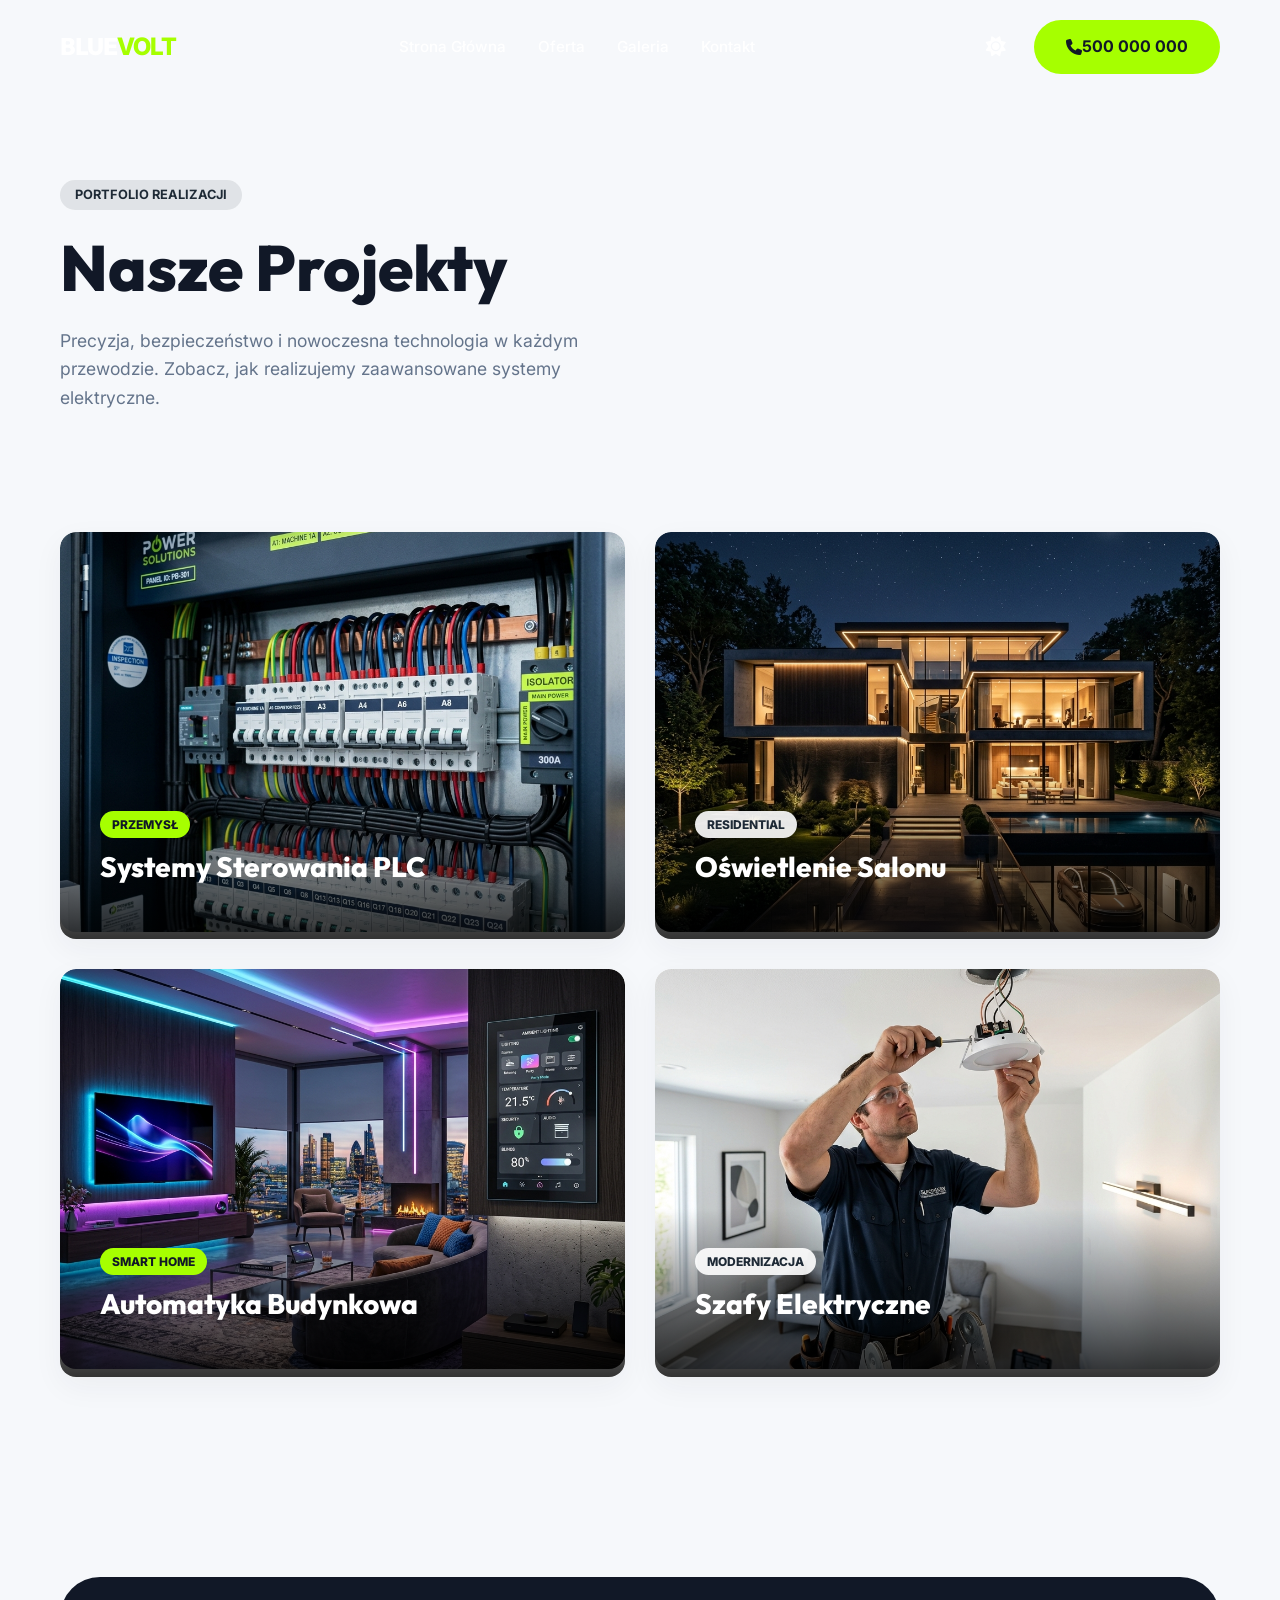
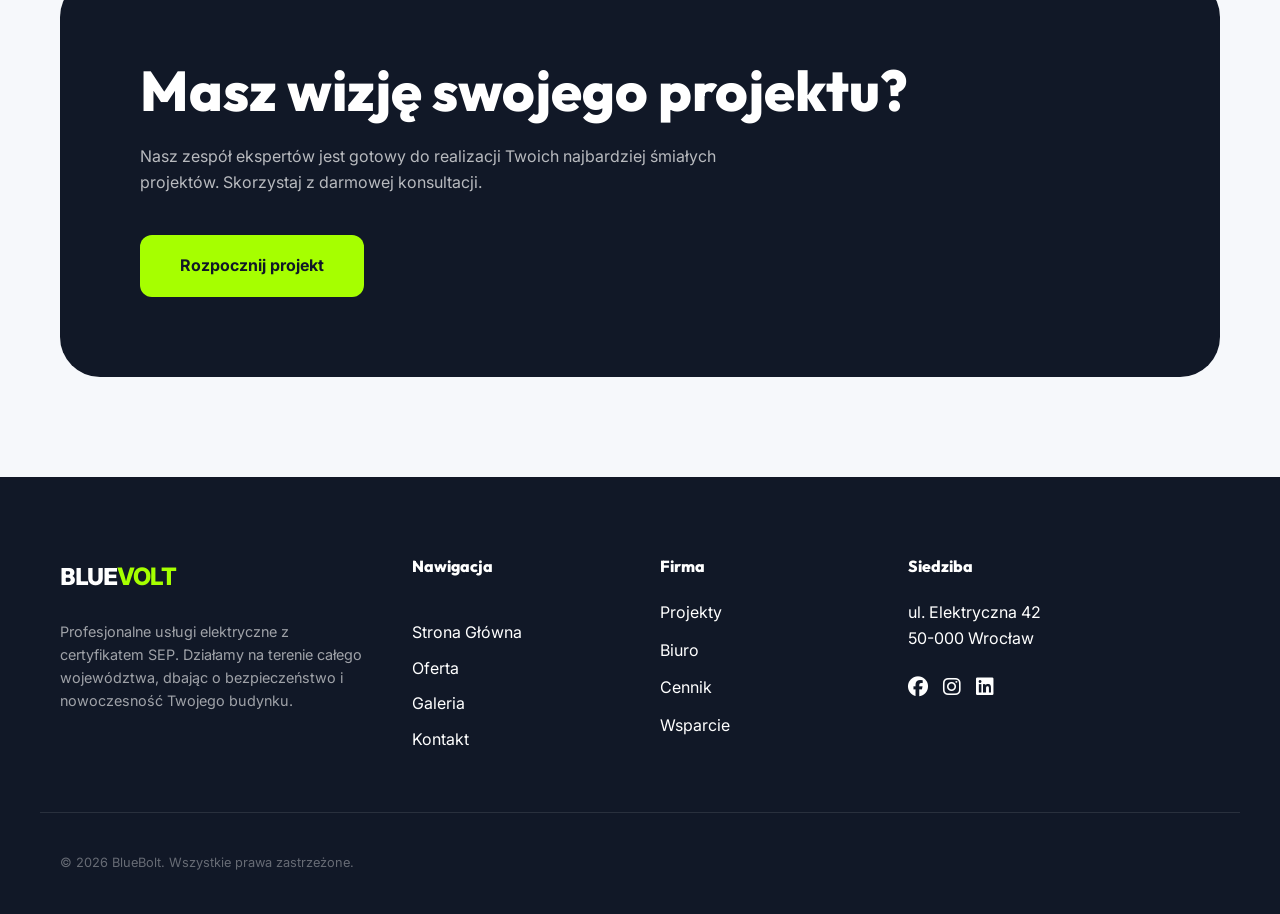
==== galeria.html @ 7de4e0b0 "Initial commit - BlueVOLT Full Website (Modern Tech + Dark Mode)" ====
<!DOCTYPE html>
<html lang="pl">
<head>
    <meta charset="UTF-8">
    <meta name="viewport" content="width=device-width, initial-scale=1.0">
    <title>Galeria | BLUEVOLT - Nasze Projekty i Realizacje</title>
    <link rel="stylesheet" href="style.css">
    <link rel="stylesheet" href="https://cdnjs.cloudflare.com/ajax/libs/font-awesome/6.4.0/css/all.min.css">
</head>
<body>

    <!-- Header -->
    <header id="main-header" class="scrolled">
        <div class="container header-inner">
            <a href="index.html" class="logo">BLUE<span>VOLT</span></a>
            <nav class="nav-links">
                <a href="index.html" class="nav-link">Strona Główna</a>
                <a href="oferta.html" class="nav-link">Oferta</a>
                <a href="galeria.html" class="nav-link">Galeria</a>
                <a href="kontakt.html" class="nav-link">Kontakt</a>
            </nav>
            <div class="header-cta">
                <button id="theme-toggle" class="theme-toggle" aria-label="Przełącz motyw">
                    <i class="fa fa-sun"></i>
                </button>
                <a href="tel:500000000" class="btn btn-primary"><i class="fa fa-phone"></i> 500 000 000</a>
            </div>
        </div>
    </header>

    <!-- Gallery Header -->
    <section class="section-padding" style="margin-top: 80px; padding-bottom: 20px; background-color: var(--bg);">
        <div class="container">
            <div class="fade-up">
                <span style="background: rgba(30, 42, 54, 0.1); color: var(--primary); padding: 5px 15px; border-radius: var(--radius-full); font-size: 0.8rem; font-weight: 700; margin-bottom: 20px; display: inline-block;">PORTFOLIO REALIZACJI</span>
                <h1 style="font-size: 4rem; margin-bottom: 20px;">Nasze Projekty</h1>
                <p style="max-width: 600px; color: var(--text-light); font-size: 1.1rem;">Precyzja, bezpieczeństwo i nowoczesna technologia w każdym przewodzie. Zobacz, jak realizujemy zaawansowane systemy elektryczne.</p>
            </div>
        </div>
    </section>

    <!-- Gallery Grid -->
    <section class="section-padding" style="background-color: var(--bg);">
        <div class="container">
            <div class="specialization-grid" style="grid-template-columns: repeat(2, 1fr);">
                <!-- Project 1 -->
                <div class="service-card fade-up" style="padding: 0; position: relative; cursor: pointer; border: none; overflow: hidden;">
                    <img src="industrial_fuse_box_1775297854247.png" alt="Szafa sterownicza PLC" style="width: 100%; height: 400px; object-fit: cover; border-radius: var(--radius-md);">
                    <div style="position: absolute; bottom: 0; left: 0; width: 100%; padding: 40px; background: linear-gradient(0deg, rgba(0,0,0,0.8) 0%, transparent 100%); color: var(--white);">
                        <span style="background: var(--accent); color: var(--text-on-accent); padding: 4px 12px; border-radius: var(--radius-full); font-size: 0.75rem; font-weight: 800; margin-bottom: 12px; display: inline-block;">PRZEMYSŁ</span>
                        <h3 style="font-size: 1.75rem;">Systemy Sterowania PLC</h3>
                    </div>
                </div>

                <!-- Project 2 -->
                <div class="service-card fade-up" style="padding: 0; position: relative; cursor: pointer; border: none; overflow: hidden;">
                    <img src="hero_house_night_1775297831156.png" alt="Oświetlenie Salonu" style="width: 100%; height: 400px; object-fit: cover; border-radius: var(--radius-md);">
                    <div style="position: absolute; bottom: 0; left: 0; width: 100%; padding: 40px; background: linear-gradient(0deg, rgba(0,0,0,0.8) 0%, transparent 100%); color: var(--white);">
                        <span style="background: rgba(255,255,255,0.9); color: var(--primary); padding: 4px 12px; border-radius: var(--radius-full); font-size: 0.75rem; font-weight: 800; margin-bottom: 12px; display: inline-block;">RESIDENTIAL</span>
                        <h3 style="font-size: 1.75rem;">Oświetlenie Salonu</h3>
                    </div>
                </div>

                <!-- Project 3 -->
                <div class="service-card fade-up" style="padding: 0; position: relative; cursor: pointer; border: none; overflow: hidden;">
                    <img src="smart_home_scene_1775298192988.png" alt="System Loxone" style="width: 100%; height: 400px; object-fit: cover; border-radius: var(--radius-md);">
                    <div style="position: absolute; bottom: 0; left: 0; width: 100%; padding: 40px; background: linear-gradient(0deg, rgba(0,0,0,0.8) 0%, transparent 100%); color: var(--white);">
                        <span style="background: var(--accent); color: var(--text-on-accent); padding: 4px 12px; border-radius: var(--radius-full); font-size: 0.75rem; font-weight: 800; margin-bottom: 12px; display: inline-block;">SMART HOME</span>
                        <h3 style="font-size: 1.75rem;">Automatyka Budynkowa</h3>
                    </div>
                </div>

                <!-- Project 4 -->
                <div class="service-card fade-up" style="padding: 0; position: relative; cursor: pointer; border: none; overflow: hidden;">
                    <img src="modernization_scene_new_1775298073345.png" alt="Modernizacja Rozdzielni" style="width: 100%; height: 400px; object-fit: cover; border-radius: var(--radius-md);">
                    <div style="position: absolute; bottom: 0; left: 0; width: 100%; padding: 40px; background: linear-gradient(0deg, rgba(0,0,0,0.8) 0%, transparent 100%); color: var(--white);">
                        <span style="background: rgba(255,255,255,0.9); color: var(--primary); padding: 4px 12px; border-radius: var(--radius-full); font-size: 0.75rem; font-weight: 800; margin-bottom: 12px; display: inline-block;">MODERNIZACJA</span>
                        <h3 style="font-size: 1.75rem;">Szafy Elektryczne</h3>
                    </div>
                </div>
            </div>
        </div>
    </section>

    <!-- Masz wizję CTA -->
    <section class="section-padding" style="background-color: var(--bg);">
        <div class="container">
            <div class="fade-up" style="background: var(--primary-dark); padding: 80px; border-radius: 40px; color: var(--white); display: flex; flex-direction: column; align-items: flex-start;">
                <h2 style="font-size: 3.5rem; margin-bottom: 20px;">Masz wizję swojego projektu?</h2>
                <p style="margin-bottom: 40px; color: rgba(255, 255, 255, 0.7); max-width: 600px;">Nasz zespół ekspertów jest gotowy do realizacji Twoich najbardziej śmiałych projektów. Skorzystaj z darmowej konsultacji.</p>
                <a href="kontakt.html" class="btn btn-primary" style="padding: 18px 40px; border-radius: 12px;">Rozpocznij projekt</a>
            </div>
        </div>
    </section>

    <!-- Footer -->
    <footer>
        <div class="container footer-grid">
            <div class="footer-col">
                <a href="index.html" class="logo" style="margin-bottom: 24px; display: block;">BLUE<span>VOLT</span></a>
                <p style="color: rgba(255, 255, 255, 0.6); font-size: 0.9rem;">Profesjonalne usługi elektryczne z certyfikatem SEP. Działamy na terenie całego województwa, dbając o bezpieczeństwo i nowoczesność Twojego budynku.</p>
            </div>
            <div class="footer-col" style="display: flex; flex-direction: column;">
                <h4>Nawigacja</h4>
                <div style="display: flex; flex-direction: column; gap: 10px; margin-top: 20px;">
                    <a href="index.html">Strona Główna</a>
                    <a href="oferta.html">Oferta</a>
                    <a href="galeria.html">Galeria</a>
                    <a href="kontakt.html">Kontakt</a>
                </div>
            </div>
            <div class="footer-col">
                <h4>Firma</h4>
                <ul>
                    <li><a href="galeria.html">Projekty</a></li>
                    <li><a href="kontakt.html">Biuro</a></li>
                    <li><a href="oferta.html">Cennik</a></li>
                    <li><a href="kontakt.html">Wsparcie</a></li>
                </ul>
            </div>
            <div class="footer-col">
                <h4>Siedziba</h4>
                <p>ul. Elektryczna 42<br>50-000 Wrocław</p>
                <div style="margin-top: 20px; display: flex; gap: 15px; font-size: 1.25rem;">
                    <a href="#"><i class="fab fa-facebook"></i></a>
                    <a href="#"><i class="fab fa-instagram"></i></a>
                    <a href="#"><i class="fab fa-linkedin"></i></a>
                </div>
            </div>
        </div>
        <div class="container footer-bottom" style="text-align: center; border-top: 1px solid rgba(255, 255, 255, 0.1);">
            <div style="opacity: 0.6; font-size: 0.8rem;">&copy; 2026 BlueBolt. Wszystkie prawa zastrzeżone.</div>
        </div>
    </footer>

    <script src="main.js"></script>
</body>
</html>
---- style.css ----
/* 
  BLUEVOLT - Modern Tech Design System
  Main Color: #1E2A36 (Navy)
  Accent Color: #A6FF00 (Neon Lime)
  Background: #F6F8FB (Light Gray)
*/

@import url('https://fonts.googleapis.com/css2?family=Inter:wght@400;500;600;700;800&family=Outfit:wght@400;700;800&display=swap');

:root {
  --primary: #1E2A36;
  --primary-dark: #111827;
  --accent: #A6FF00;
  --accent-hover: #95E600;
  --bg: #F6F8FB;
  --bg-card: #ffffff;
  --bg-footer: #111827;
  --white: #ffffff;
  --text-dark: #111827;
  --text-light: #64748B;
  --text-on-accent: #111827;
  --border-color: #E2E8F0;
  --radius-sm: 8px;
  --radius-md: 16px;
  --radius-lg: 24px;
  --radius-full: 9999px;
  --shadow-sm: 0 4px 6px -1px rgba(0, 0, 0, 0.1);
  --shadow-md: 0 10px 30px rgba(30, 42, 54, 0.05);
  --transition: all 0.3s cubic-bezier(0.4, 0, 0.2, 1);
}

/* Dark Mode Overrides */
[data-theme="dark"] {
  --bg: #0B1120;
  --bg-card: #1E293B;
  --bg-footer: #020617;
  --text-dark: #F8FAFC;
  --text-light: #94A3B8;
  --border-color: #334155;
  --shadow-md: 0 10px 30px rgba(0, 0, 0, 0.3);
}

* {
  margin: 0;
  padding: 0;
  box-sizing: border-box;
  font-family: 'Inter', sans-serif;
}

html {
  scroll-behavior: smooth;
}

body {
  background-color: var(--bg);
  color: var(--text-dark);
  line-height: 1.6;
  overflow-x: hidden;
}

h1, h2, h3, h4 {
  font-family: 'Outfit', sans-serif;
  font-weight: 800;
  line-height: 1.2;
}

a {
  text-decoration: none;
  color: inherit;
  transition: var(--transition);
}

ul {
  list-style: none;
}

/* --- Layout Utility --- */
.container {
  max-width: 1200px;
  margin: 0 auto;
  padding: 0 20px;
}

.section-padding {
  padding: 100px 0;
}

/* --- Buttons --- */
.btn {
  display: inline-flex;
  align-items: center;
  justify-content: center;
  padding: 14px 32px;
  border-radius: var(--radius-full);
  font-weight: 700;
  cursor: pointer;
  border: none;
  transition: var(--transition);
  font-size: 1rem;
}

.btn-primary {
  background-color: var(--accent);
  color: var(--text-on-accent);
}

.btn-primary:hover {
  background-color: var(--accent-hover);
  transform: translateY(-2px);
  box-shadow: 0 5px 15px rgba(166, 255, 0, 0.4);
}

.btn-outline {
  background: transparent;
  border: 2px solid var(--white);
  color: var(--white);
}

.btn-outline:hover {
  background: var(--white);
  color: var(--primary);
}

/* --- Header --- */
header {
  position: fixed;
  top: 0;
  left: 0;
  width: 100%;
  z-index: 1000;
  padding: 20px 0;
  transition: var(--transition);
}

header.scrolled {
  background-color: var(--primary);
  padding: 12px 0;
  box-shadow: var(--shadow-sm);
}

.header-inner {
  display: flex;
  align-items: center;
  justify-content: space-between;
}

.logo {
  font-family: 'Outfit', sans-serif;
  font-weight: 800;
  font-size: 1.5rem;
  color: var(--white);
  letter-spacing: -1px;
}

.logo span {
  color: var(--accent);
}

.nav-links {
  display: flex;
  gap: 32px;
}

.nav-link {
  color: var(--white);
  font-weight: 500;
  font-size: 0.95rem;
}

.nav-link:hover {
  color: var(--accent);
}

.header-cta {
  display: flex;
  align-items: center;
  gap: 20px;
}

.theme-toggle {
  background: transparent;
  border: none;
  color: var(--white);
  font-size: 1.25rem;
  cursor: pointer;
  padding: 8px;
  border-radius: 50%;
  transition: var(--transition);
  display: flex;
  align-items: center;
  justify-content: center;
}

.theme-toggle:hover {
  background: rgba(255, 255, 255, 0.1);
}

[data-theme="dark"] header.scrolled .theme-toggle {
  color: var(--accent);
}

/* --- Hero --- */
.hero {
  position: relative;
  height: 100vh;
  min-height: 700px;
  background-color: var(--primary);
  display: flex;
  align-items: center;
  overflow: hidden;
}

.hero-bg {
  position: absolute;
  top: 0;
  left: 0;
  width: 100%;
  height: 100%;
  background-size: cover;
  background-position: center;
  opacity: 0.4;
  z-index: 1;
}

.hero-overlay {
  position: absolute;
  top: 0;
  left: 0;
  width: 100%;
  height: 100%;
  background: linear-gradient(0deg, rgba(30, 42, 54, 1) 0%, rgba(30, 42, 54, 0.4) 100%);
  z-index: 2;
}

.hero-content {
  position: relative;
  z-index: 3;
  color: var(--white);
  max-width: 800px;
}

.hero-content h1 {
  font-size: clamp(2.5rem, 6vw, 4.5rem);
  margin-bottom: 24px;
}

.hero-content p {
  font-size: 1.25rem;
  color: rgba(255, 255, 255, 0.8);
  margin-bottom: 40px;
  max-width: 600px;
}

.hero-btns {
  display: flex;
  gap: 16px;
}

/* --- Services Grid --- */
.section-title {
  text-align: center;
  margin-bottom: 60px;
}

.section-title h2 {
  font-size: 2.5rem;
  margin-bottom: 16px;
}

.section-title p {
  color: var(--text-light);
  max-width: 700px;
  margin: 0 auto;
}

.specialization-grid {
  display: grid;
  grid-template-columns: repeat(3, 1fr);
  gap: 30px;
}

.service-card {
  background: var(--bg-card);
  padding: 40px;
  border-radius: var(--radius-md);
  box-shadow: var(--shadow-md);
  transition: var(--transition);
  border: 1px solid var(--border-color);
}

.service-card:hover {
  transform: translateY(-10px);
  border-color: var(--accent);
}

.service-card svg {
  width: 48px;
  height: 48px;
  margin-bottom: 24px;
  color: var(--primary);
}

.service-card h3 {
  margin-bottom: 16px;
}

.service-card p {
  font-size: 0.95rem;
  color: var(--text-light);
  margin-bottom: 24px;
}

.service-card .read-more {
  display: inline-flex;
  align-items: center;
  gap: 8px;
  font-weight: 700;
  color: var(--primary);
  font-size: 0.9rem;
}

.service-card .read-more span {
  width: 20px;
  height: 2px;
  background: var(--accent);
  display: block;
}

/* --- Trust Bar --- */
.trust-bar {
  background: #202833;
  padding: 60px 0;
}

.trust-logos {
  display: flex;
  justify-content: space-between;
  align-items: center;
  filter: grayscale(100%) brightness(200%);
  opacity: 0.5;
}

.trust-logos span {
  font-weight: 900;
  font-style: italic;
  font-size: 1.5rem;
  color: white;
}

/* --- Form Section --- */
.contact-section {
  background: var(--primary);
  color: var(--white);
}

.contact-layout {
  display: grid;
  grid-template-columns: 1fr 1.2fr;
  gap: 80px;
}

.contact-info h2 {
  font-size: 2.5rem;
  margin-bottom: 24px;
}

.contact-info p {
  margin-bottom: 40px;
  color: rgba(255, 255, 255, 0.7);
}

.contact-item {
  display: flex;
  gap: 20px;
  margin-bottom: 30px;
}

.contact-item-icon {
  width: 50px;
  height: 50px;
  background: rgba(166, 255, 0, 0.1);
  border-radius: 50%;
  display: flex;
  align-items: center;
  justify-content: center;
  color: var(--accent);
}

.contact-form {
  background: var(--bg-card);
  padding: 50px;
  border-radius: var(--radius-md);
  color: var(--text-dark);
}

.form-group {
  margin-bottom: 20px;
}

label {
  display: block;
  margin-bottom: 8px;
  font-weight: 600;
  font-size: 0.9rem;
}

input, select, textarea {
  width: 100%;
  padding: 14px;
  border: 1px solid var(--border-color);
  background-color: var(--bg-card);
  color: var(--text-dark);
  border-radius: var(--radius-sm);
  font-size: 1rem;
}

input:focus, select:focus, textarea:focus {
  outline: none;
  border-color: var(--accent);
}

/* --- Footer --- */
footer {
  background: var(--bg-footer);
  color: var(--white);
  padding: 80px 0 40px;
}

.footer-grid {
  display: grid;
  grid-template-columns: 1.5fr 1fr 1fr 1.5fr;
  gap: 40px;
  margin-bottom: 60px;
}

.footer-col h4 {
  margin-bottom: 24px;
}

.footer-col ul li {
  margin-bottom: 12px;
}

.footer-col ul li a:hover {
  color: var(--accent);
}

.footer-bottom {
  padding-top: 40px;
  border-top: 1px solid rgba(255, 255, 255, 0.1);
  display: flex;
  justify-content: space-between;
  font-size: 0.9rem;
  color: rgba(255, 255, 255, 0.6);
}

/* --- Animations --- */
.fade-up {
  opacity: 0;
  transform: translateY(30px);
  transition: all 0.8s ease-out;
}

.fade-up.visible {
  opacity: 1;
  transform: translateY(0);
}

/* --- Mobile Floating Button --- */
.floating-call {
  position: fixed;
  bottom: 30px;
  right: 30px;
  background: var(--accent);
  width: 60px;
  height: 60px;
  border-radius: 50%;
  display: none;
  align-items: center;
  justify-content: center;
  box-shadow: 0 10px 20px rgba(166, 255, 0, 0.4);
  z-index: 1001;
  animation: pulse 2s infinite;
}

@keyframes pulse {
  0% { box-shadow: 0 0 0 0 rgba(166, 255, 0, 0.7); }
  70% { box-shadow: 0 0 0 20px rgba(166, 255, 0, 0); }
  100% { box-shadow: 0 0 0 0 rgba(166, 255, 0, 0); }
}

@media (max-width: 768px) {
  .floating-call {
    display: flex;
  }
  .specialization-grid {
    grid-template-columns: 1fr;
  }
  .contact-layout {
    grid-template-columns: 1fr;
  }
  .footer-grid {
    grid-template-columns: 1fr 1fr;
  }
  .hero-content h1 {
    font-size: 2.5rem;
  }
  .nav-links {
    display: none;
  }
}
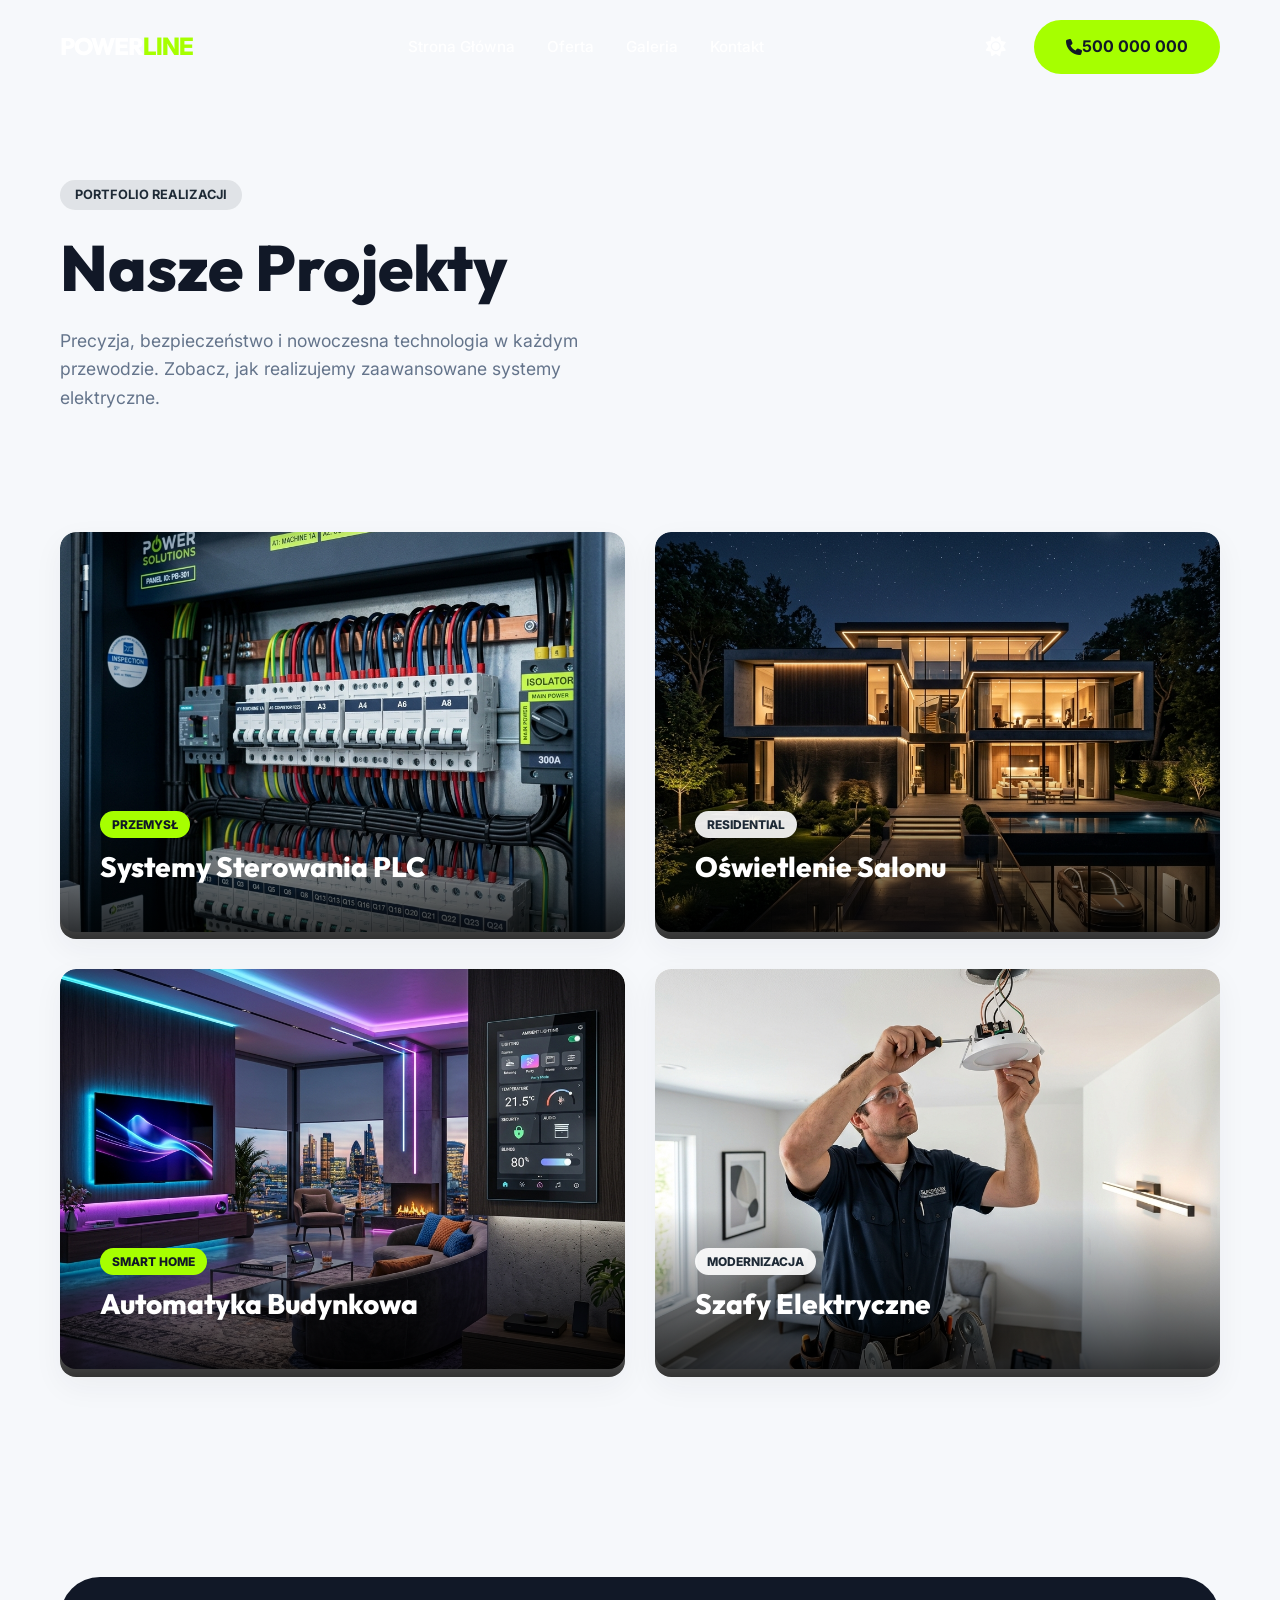
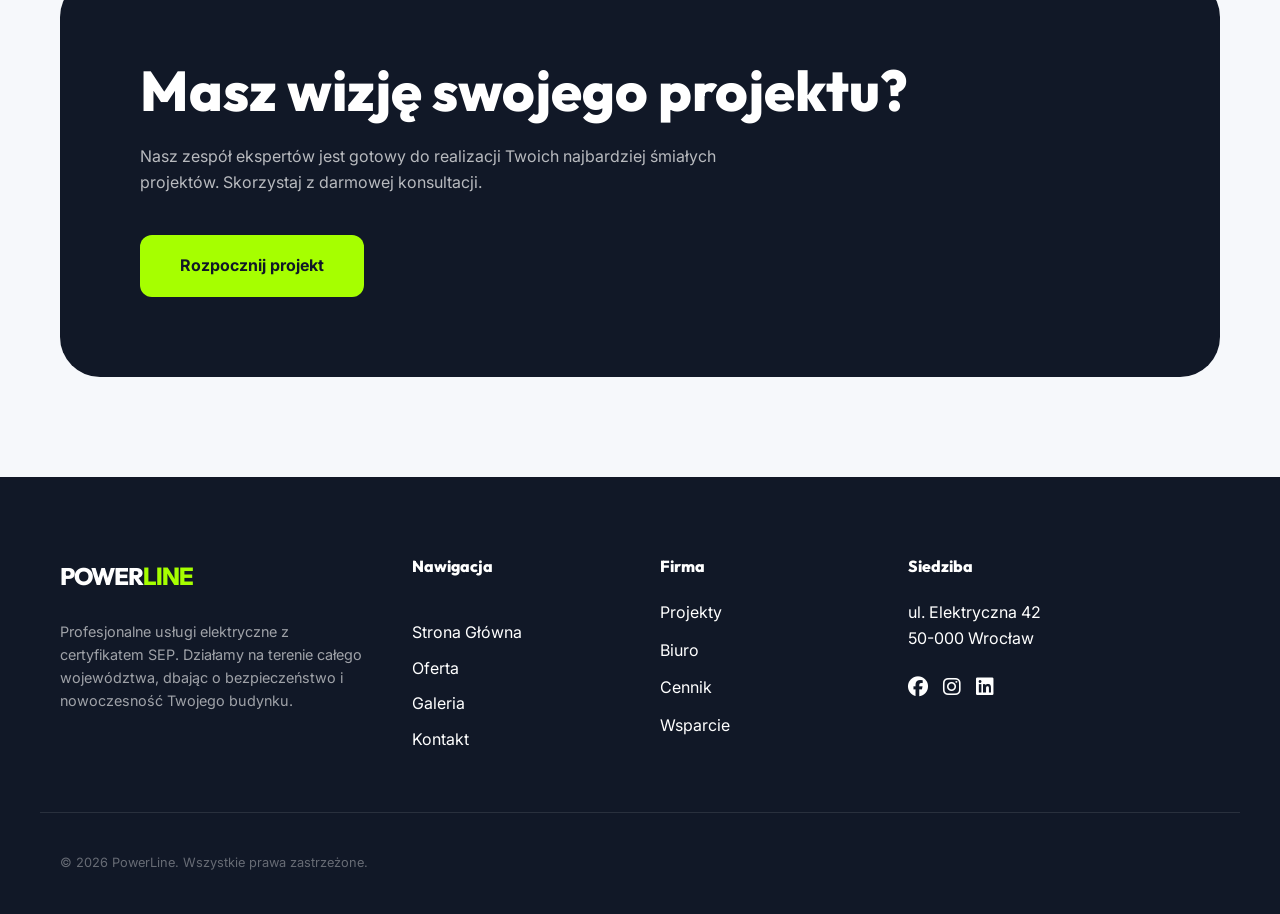
==== commit 10520312: "Rebrand: Changed brand name from BLUEVOLT to PowerLine" ====
--- a/galeria.html
+++ b/galeria.html
@@ -3,7 +3,7 @@
 <head>
     <meta charset="UTF-8">
     <meta name="viewport" content="width=device-width, initial-scale=1.0">
-    <title>Galeria | BLUEVOLT - Nasze Projekty i Realizacje</title>
+    <title>Galeria | PowerLine - Nasze Projekty i Realizacje</title>
     <link rel="stylesheet" href="style.css">
     <link rel="stylesheet" href="https://cdnjs.cloudflare.com/ajax/libs/font-awesome/6.4.0/css/all.min.css">
 </head>
@@ -12,7 +12,7 @@
     <!-- Header -->
     <header id="main-header" class="scrolled">
         <div class="container header-inner">
-            <a href="index.html" class="logo">BLUE<span>VOLT</span></a>
+            <a href="index.html" class="logo">POWER<span>LINE</span></a>
             <nav class="nav-links">
                 <a href="index.html" class="nav-link">Strona Główna</a>
                 <a href="oferta.html" class="nav-link">Oferta</a>
@@ -97,7 +97,7 @@
     <footer>
         <div class="container footer-grid">
             <div class="footer-col">
-                <a href="index.html" class="logo" style="margin-bottom: 24px; display: block;">BLUE<span>VOLT</span></a>
+                <a href="index.html" class="logo" style="margin-bottom: 24px; display: block;">POWER<span>LINE</span></a>
                 <p style="color: rgba(255, 255, 255, 0.6); font-size: 0.9rem;">Profesjonalne usługi elektryczne z certyfikatem SEP. Działamy na terenie całego województwa, dbając o bezpieczeństwo i nowoczesność Twojego budynku.</p>
             </div>
             <div class="footer-col" style="display: flex; flex-direction: column;">
@@ -129,7 +129,7 @@
             </div>
         </div>
         <div class="container footer-bottom" style="text-align: center; border-top: 1px solid rgba(255, 255, 255, 0.1);">
-            <div style="opacity: 0.6; font-size: 0.8rem;">&copy; 2026 BlueBolt. Wszystkie prawa zastrzeżone.</div>
+            <div style="opacity: 0.6; font-size: 0.8rem;">&copy; 2026 PowerLine. Wszystkie prawa zastrzeżone.</div>
         </div>
     </footer>
 
--- a/style.css
+++ b/style.css
@@ -1,5 +1,5 @@
 /* 
-  BLUEVOLT - Modern Tech Design System
+  PowerLine - Modern Tech Design System
   Main Color: #1E2A36 (Navy)
   Accent Color: #A6FF00 (Neon Lime)
   Background: #F6F8FB (Light Gray)
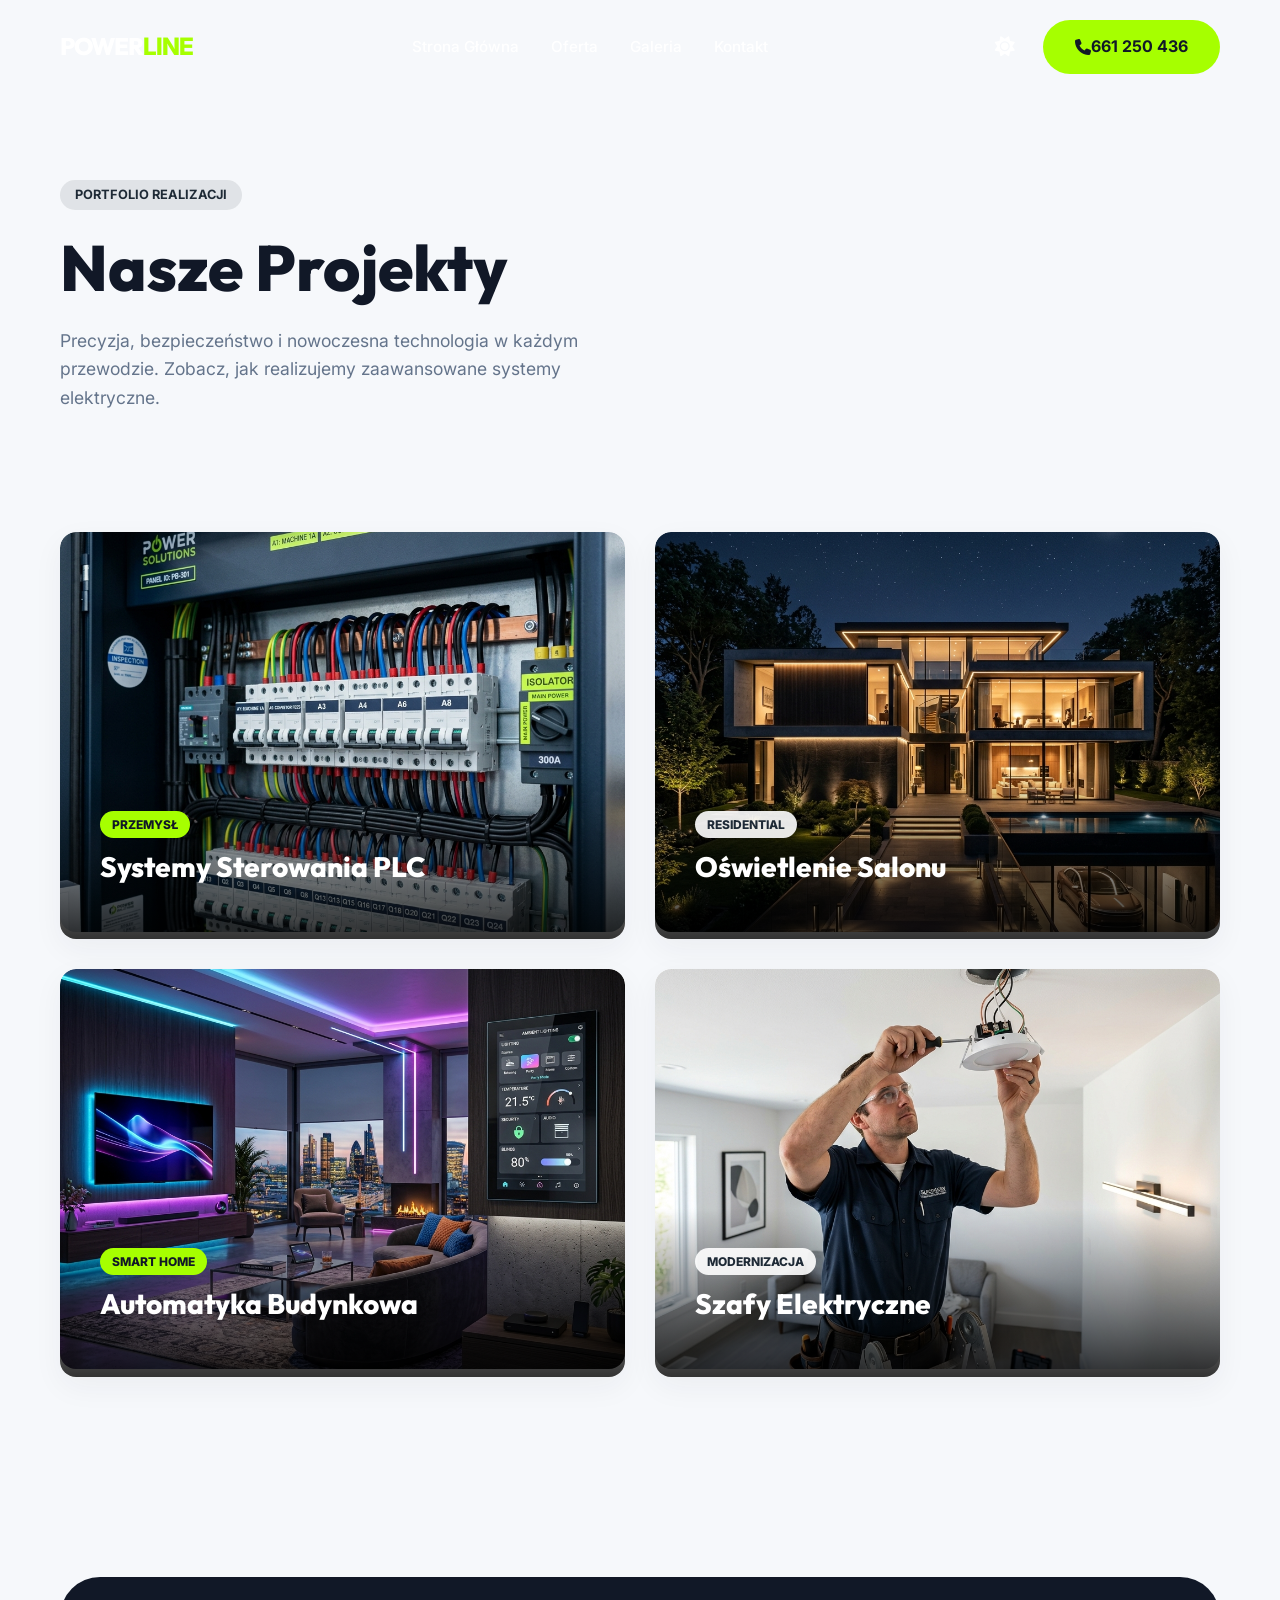
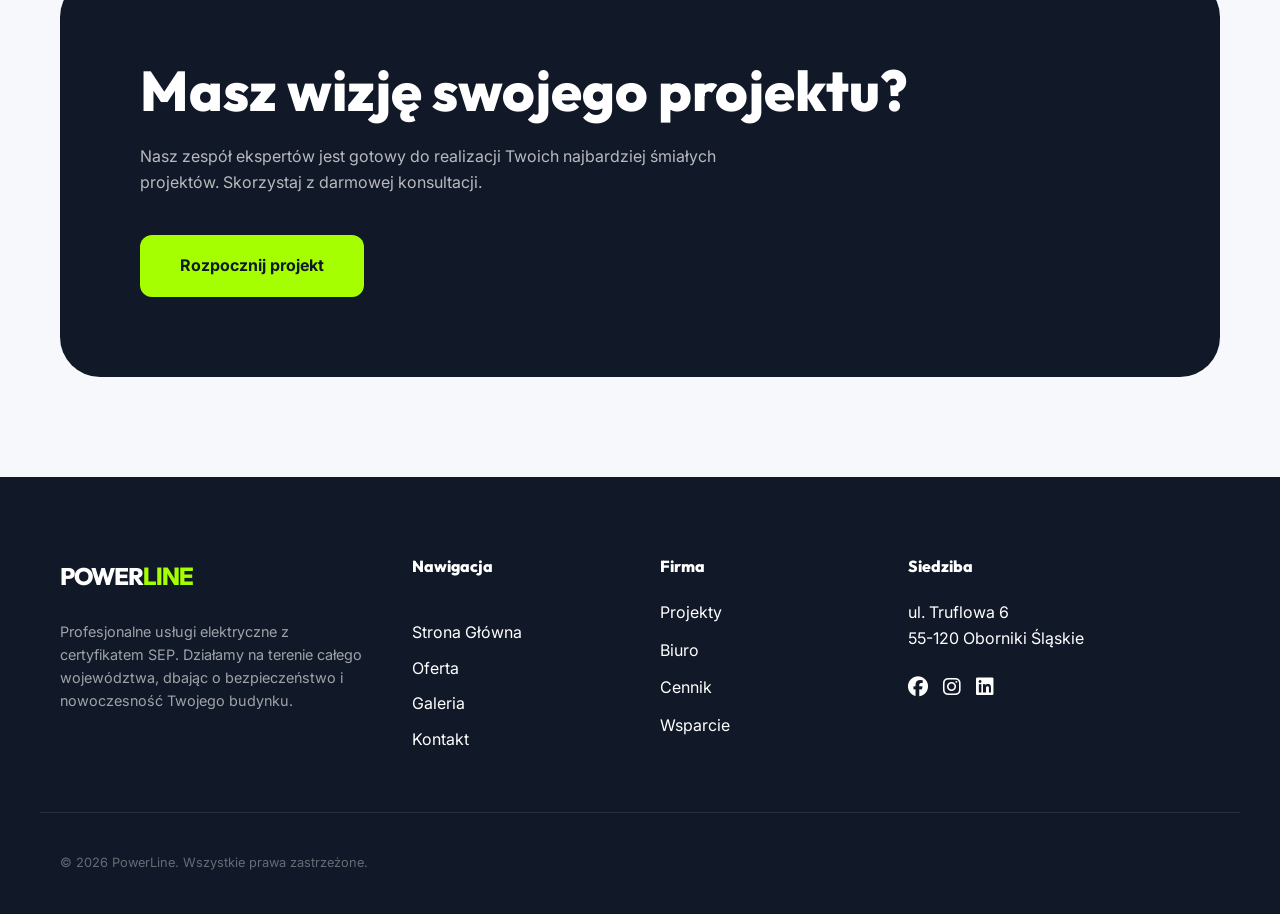
==== commit 28006d4f: "Rebrand: Update name to PowerLine, contact number to 661 250 436, and address to Truflowa 6" ====
--- a/galeria.html
+++ b/galeria.html
@@ -23,7 +23,7 @@
                 <button id="theme-toggle" class="theme-toggle" aria-label="Przełącz motyw">
                     <i class="fa fa-sun"></i>
                 </button>
-                <a href="tel:500000000" class="btn btn-primary"><i class="fa fa-phone"></i> 500 000 000</a>
+                <a href="tel:661250436" class="btn btn-primary"><i class="fa fa-phone"></i> 661 250 436</a>
             </div>
         </div>
     </header>
@@ -120,7 +120,7 @@
             </div>
             <div class="footer-col">
                 <h4>Siedziba</h4>
-                <p>ul. Elektryczna 42<br>50-000 Wrocław</p>
+                <p>ul. Truflowa 6<br>55-120 Oborniki Śląskie</p>
                 <div style="margin-top: 20px; display: flex; gap: 15px; font-size: 1.25rem;">
                     <a href="#"><i class="fab fa-facebook"></i></a>
                     <a href="#"><i class="fab fa-instagram"></i></a>
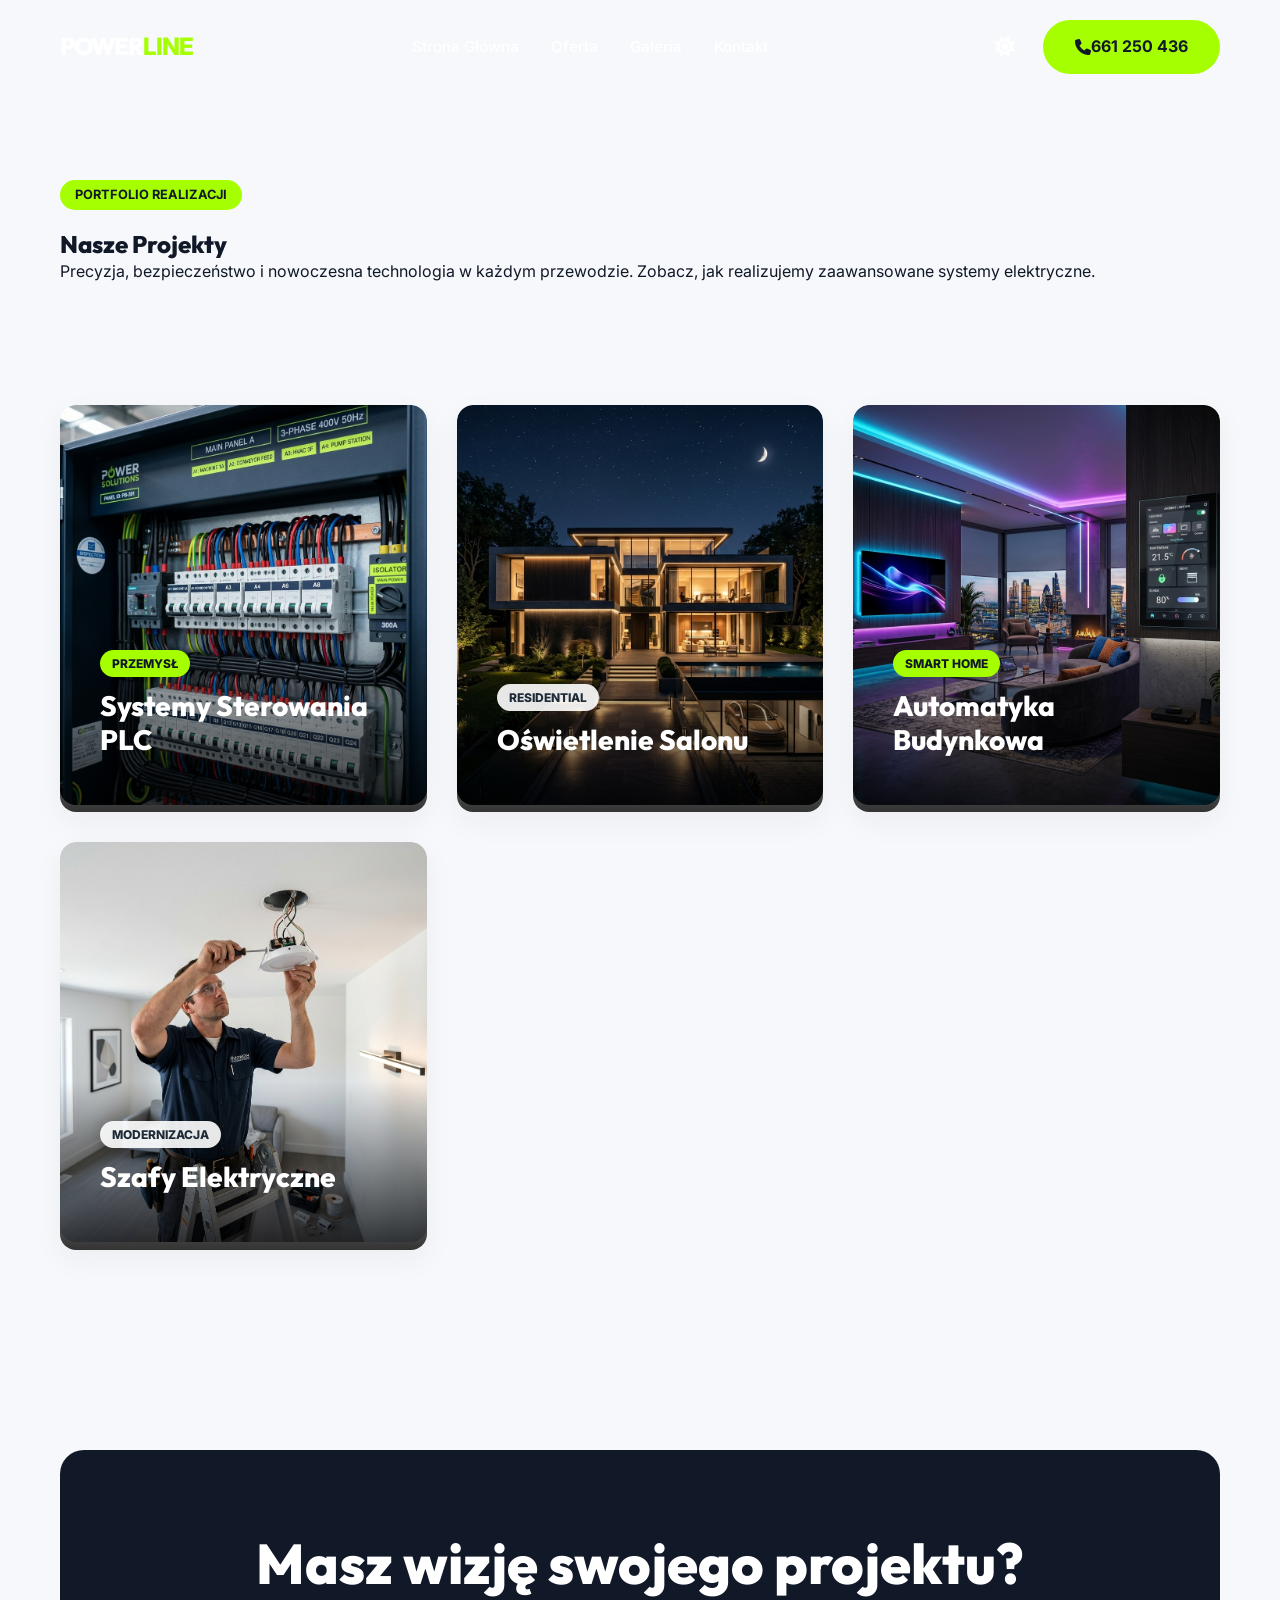
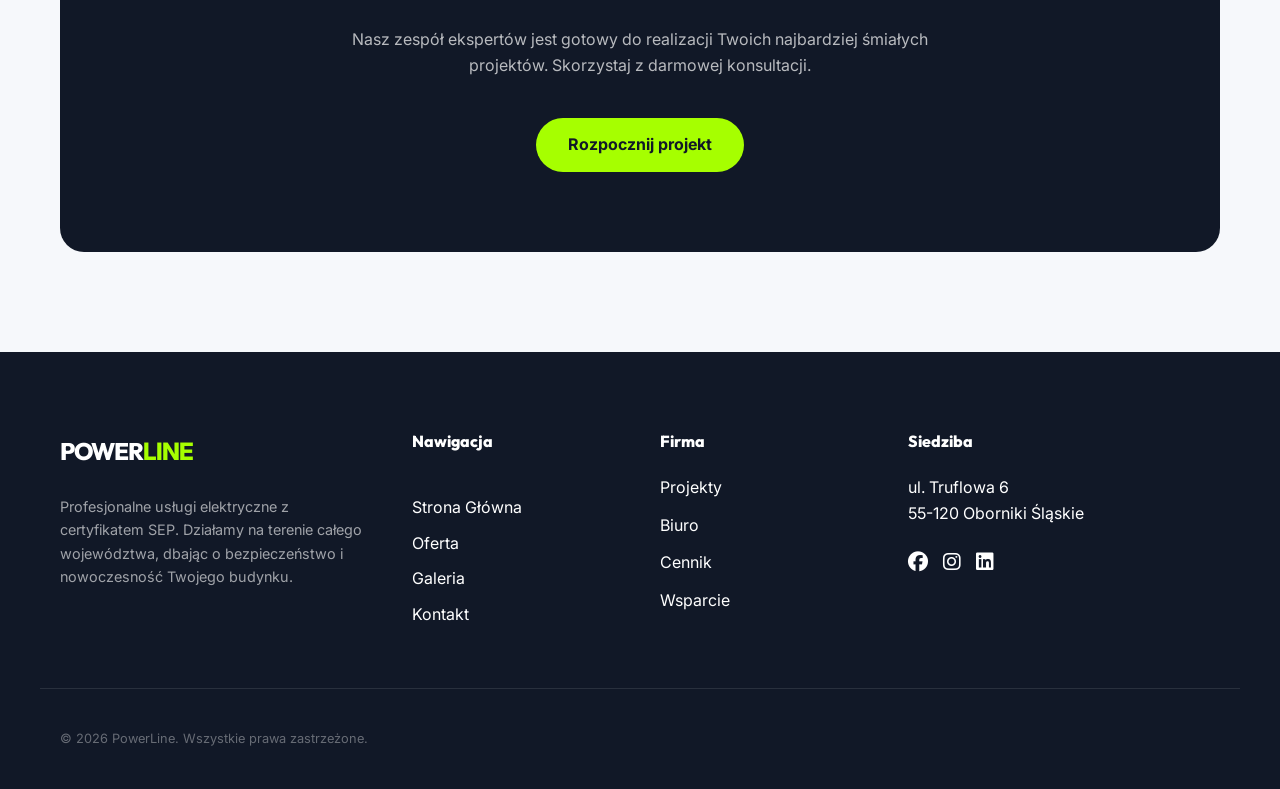
==== commit 37fc5381: "Comprehensive mobile polish for all subpages: Gallery, Projects, About" ====
--- a/galeria.html
+++ b/galeria.html
@@ -29,12 +29,12 @@
     </header>
 
     <!-- Gallery Header -->
-    <section class="section-padding" style="margin-top: 80px; padding-bottom: 20px; background-color: var(--bg);">
+    <section class="section-padding" style="margin-top: 80px; padding-bottom: 20px;">
         <div class="container">
             <div class="fade-up">
-                <span style="background: rgba(30, 42, 54, 0.1); color: var(--primary); padding: 5px 15px; border-radius: var(--radius-full); font-size: 0.8rem; font-weight: 700; margin-bottom: 20px; display: inline-block;">PORTFOLIO REALIZACJI</span>
-                <h1 style="font-size: 4rem; margin-bottom: 20px;">Nasze Projekty</h1>
-                <p style="max-width: 600px; color: var(--text-light); font-size: 1.1rem;">Precyzja, bezpieczeństwo i nowoczesna technologia w każdym przewodzie. Zobacz, jak realizujemy zaawansowane systemy elektryczne.</p>
+                <span class="badge">PORTFOLIO REALIZACJI</span>
+                <h1>Nasze Projekty</h1>
+                <p>Precyzja, bezpieczeństwo i nowoczesna technologia w każdym przewodzie. Zobacz, jak realizujemy zaawansowane systemy elektryczne.</p>
             </div>
         </div>
     </section>
@@ -42,7 +42,7 @@
     <!-- Gallery Grid -->
     <section class="section-padding" style="background-color: var(--bg);">
         <div class="container">
-            <div class="specialization-grid" style="grid-template-columns: repeat(2, 1fr);">
+            <div class="specialization-grid">
                 <!-- Project 1 -->
                 <div class="service-card fade-up" style="padding: 0; position: relative; cursor: pointer; border: none; overflow: hidden;">
                     <img src="industrial_fuse_box_1775297854247.png" alt="Szafa sterownicza PLC" style="width: 100%; height: 400px; object-fit: cover; border-radius: var(--radius-md);">
@@ -85,10 +85,10 @@
     <!-- Masz wizję CTA -->
     <section class="section-padding" style="background-color: var(--bg);">
         <div class="container">
-            <div class="fade-up" style="background: var(--primary-dark); padding: 80px; border-radius: 40px; color: var(--white); display: flex; flex-direction: column; align-items: flex-start;">
-                <h2 style="font-size: 3.5rem; margin-bottom: 20px;">Masz wizję swojego projektu?</h2>
-                <p style="margin-bottom: 40px; color: rgba(255, 255, 255, 0.7); max-width: 600px;">Nasz zespół ekspertów jest gotowy do realizacji Twoich najbardziej śmiałych projektów. Skorzystaj z darmowej konsultacji.</p>
-                <a href="kontakt.html" class="btn btn-primary" style="padding: 18px 40px; border-radius: 12px;">Rozpocznij projekt</a>
+            <div class="offer-cta fade-up">
+                <h2>Masz wizję swojego projektu?</h2>
+                <p>Nasz zespół ekspertów jest gotowy do realizacji Twoich najbardziej śmiałych projektów. Skorzystaj z darmowej konsultacji.</p>
+                <a href="kontakt.html" class="btn btn-primary">Rozpocznij projekt</a>
             </div>
         </div>
     </section>
--- a/style.css
+++ b/style.css
@@ -56,6 +56,7 @@
   color: var(--text-dark);
   line-height: 1.6;
   overflow-x: hidden;
+  -webkit-text-size-adjust: 100%;
 }
 
 h1, h2, h3, h4 {
@@ -97,6 +98,7 @@
   border: none;
   transition: var(--transition);
   font-size: 1rem;
+  white-space: nowrap;
 }
 
 .btn-primary {
@@ -256,7 +258,47 @@
   gap: 16px;
 }
 
-/* --- Services Grid --- */
+.badge {
+  background: var(--accent);
+  color: var(--text-on-accent);
+  padding: 5px 15px;
+  border-radius: var(--radius-full);
+  font-size: 0.8rem;
+  font-weight: 700;
+  margin-bottom: 20px;
+  display: inline-block;
+}
+
+/* --- Why Us Grid --- */
+.why-us-grid {
+  display: grid;
+  grid-template-columns: 1fr 1fr;
+  gap: 60px;
+  align-items: center;
+}
+
+.check-list {
+  display: grid;
+  grid-template-columns: 1fr 1fr;
+  gap: 20px;
+}
+
+.check-list li {
+  display: flex;
+  gap: 12px;
+  font-weight: 600;
+}
+
+.check-list i {
+  color: var(--accent);
+}
+
+.service-header {
+  display: flex;
+  justify-content: space-between;
+  align-items: flex-end;
+  margin-bottom: 60px;
+}
 .section-title {
   text-align: center;
   margin-bottom: 60px;
@@ -333,11 +375,10 @@
 }
 
 .trust-logos {
-  display: flex;
-  justify-content: space-between;
-  align-items: center;
   filter: grayscale(100%) brightness(200%);
   opacity: 0.5;
+  flex-wrap: wrap;
+  gap: 20px;
 }
 
 .trust-logos span {
@@ -393,6 +434,31 @@
   color: var(--text-dark);
 }
 
+.contact-form-wrapper {
+  background: var(--bg-card);
+  padding: 60px;
+  border-radius: 40px;
+  box-shadow: var(--shadow-md);
+}
+
+.contact-form-wrapper h1 {
+  font-size: 3.5rem;
+  margin-bottom: 24px;
+}
+
+.contact-form-wrapper p {
+  color: var(--text-light);
+  margin-bottom: 40px;
+  font-size: 1.1rem;
+}
+
+.form-row {
+  display: grid;
+  grid-template-columns: 1fr 1fr;
+  gap: 20px;
+  margin-bottom: 20px;
+}
+
 .form-group {
   margin-bottom: 20px;
 }
@@ -407,11 +473,31 @@
 input, select, textarea {
   width: 100%;
   padding: 14px;
-  border: 1px solid var(--border-color);
-  background-color: var(--bg-card);
-  color: var(--text-dark);
   border-radius: var(--radius-sm);
-  font-size: 1rem;
+  font-size: 16px; /* Prevents auto-zoom on iOS */
+  -webkit-appearance: none;
+  appearance: none;
+}
+
+.offer-cta {
+  background: var(--primary-dark);
+  padding: 80px;
+  border-radius: var(--radius-lg);
+  text-align: center;
+  color: var(--white);
+}
+
+.offer-cta h2 {
+  font-size: 3.5rem;
+  margin-bottom: 30px;
+}
+
+.offer-cta p {
+  margin-bottom: 40px;
+  color: rgba(255, 255, 255, 0.7);
+  max-width: 600px;
+  margin-left: auto;
+  margin-right: auto;
 }
 
 input:focus, select:focus, textarea:focus {
@@ -508,4 +594,115 @@
   .nav-links {
     display: none;
   }
-}
+  .trust-logos {
+    justify-content: center;
+    gap: 20px;
+  }
+  .contact-layout {
+    grid-template-columns: 1fr !important;
+    gap: 30px;
+  }
+  .section-padding {
+    padding: 40px 0;
+  }
+  .section-title {
+    margin-bottom: 30px;
+  }
+  .section-title h2 {
+    font-size: 1.85rem;
+  }
+  .trust-bar {
+    padding: 40px 0;
+  }
+}
+
+@media (max-width: 480px) {
+  .logo {
+    font-size: 1.15rem;
+  }
+  .header-cta {
+    gap: 8px;
+  }
+  .btn {
+    padding: 10px 18px;
+    font-size: 0.85rem;
+  }
+  .hero {
+    height: auto;
+    min-height: 500px;
+    padding: 120px 0 60px;
+  }
+  .hero-content h1 {
+    font-size: 1.85rem;
+    margin-bottom: 12px;
+  }
+  .hero-content p {
+    font-size: 0.95rem;
+    margin-bottom: 25px;
+  }
+  .hero-btns {
+    flex-direction: column;
+    gap: 12px;
+  }
+  .hero-btns .btn {
+    width: 100%;
+  }
+  .contact-form {
+    padding: 25px 15px;
+  }
+  .service-card {
+    padding: 20px 15px;
+  }
+  .service-card img {
+    height: 250px !important;
+  }
+  .contact-form-wrapper {
+    padding: 30px 15px;
+    border-radius: 20px;
+  }
+  .contact-form-wrapper h1 {
+    font-size: 1.85rem;
+    margin-bottom: 16px;
+  }
+  .contact-form-wrapper p {
+    margin-bottom: 24px;
+    font-size: 1rem;
+  }
+  .form-row {
+    grid-template-columns: 1fr;
+    gap: 15px;
+  }
+  .offer-cta {
+    padding: 40px 15px;
+  }
+  .offer-cta h2 {
+    font-size: 1.85rem;
+    margin-bottom: 15px;
+  }
+  .why-us-grid {
+    grid-template-columns: 1fr;
+    gap: 30px;
+  }
+  .check-list {
+    grid-template-columns: 1fr;
+    gap: 10px;
+  }
+  .check-list li {
+    font-size: 0.9rem;
+  }
+  .service-header {
+    flex-direction: column;
+    align-items: flex-start;
+    gap: 15px;
+    margin-bottom: 30px;
+  }
+  .service-header h2 {
+    font-size: 2rem;
+  }
+  .trust-logos span {
+    font-size: 1.1rem;
+  }
+  .section-padding {
+    padding: 35px 0;
+  }
+}
